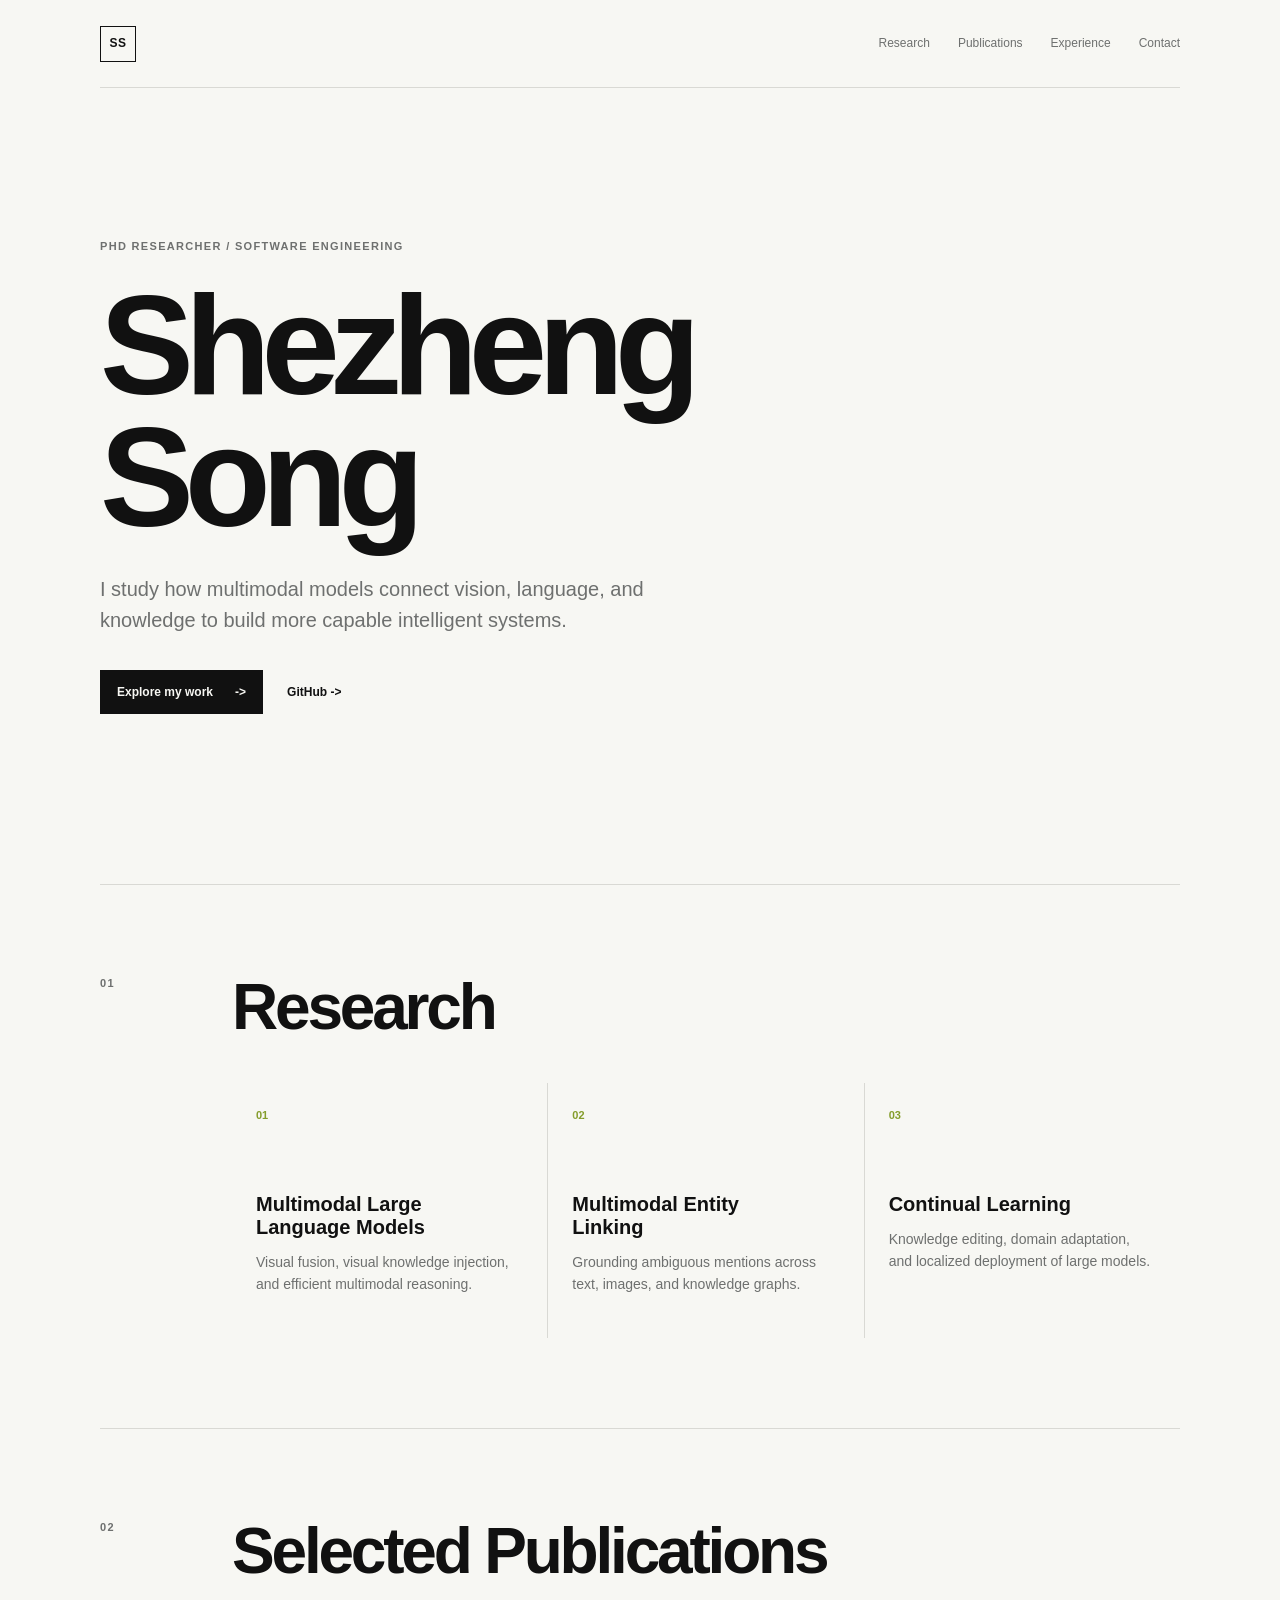
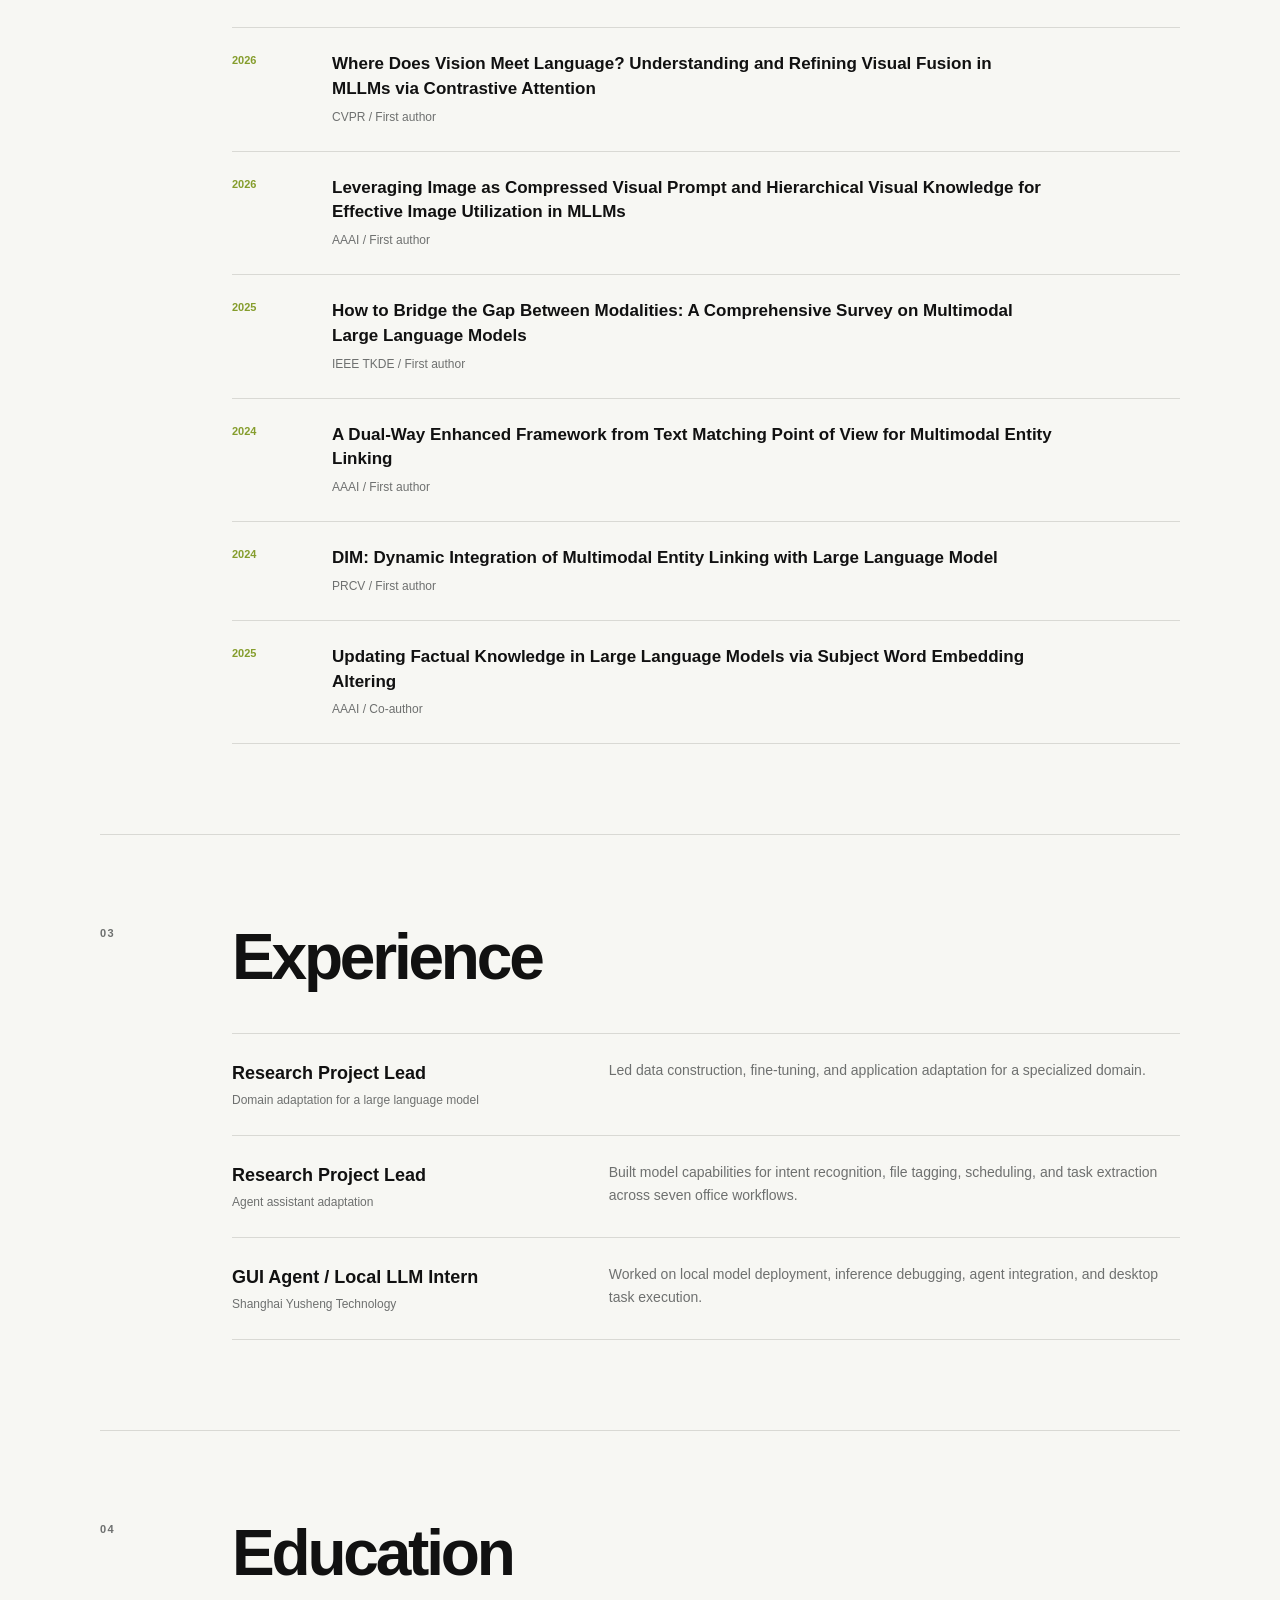
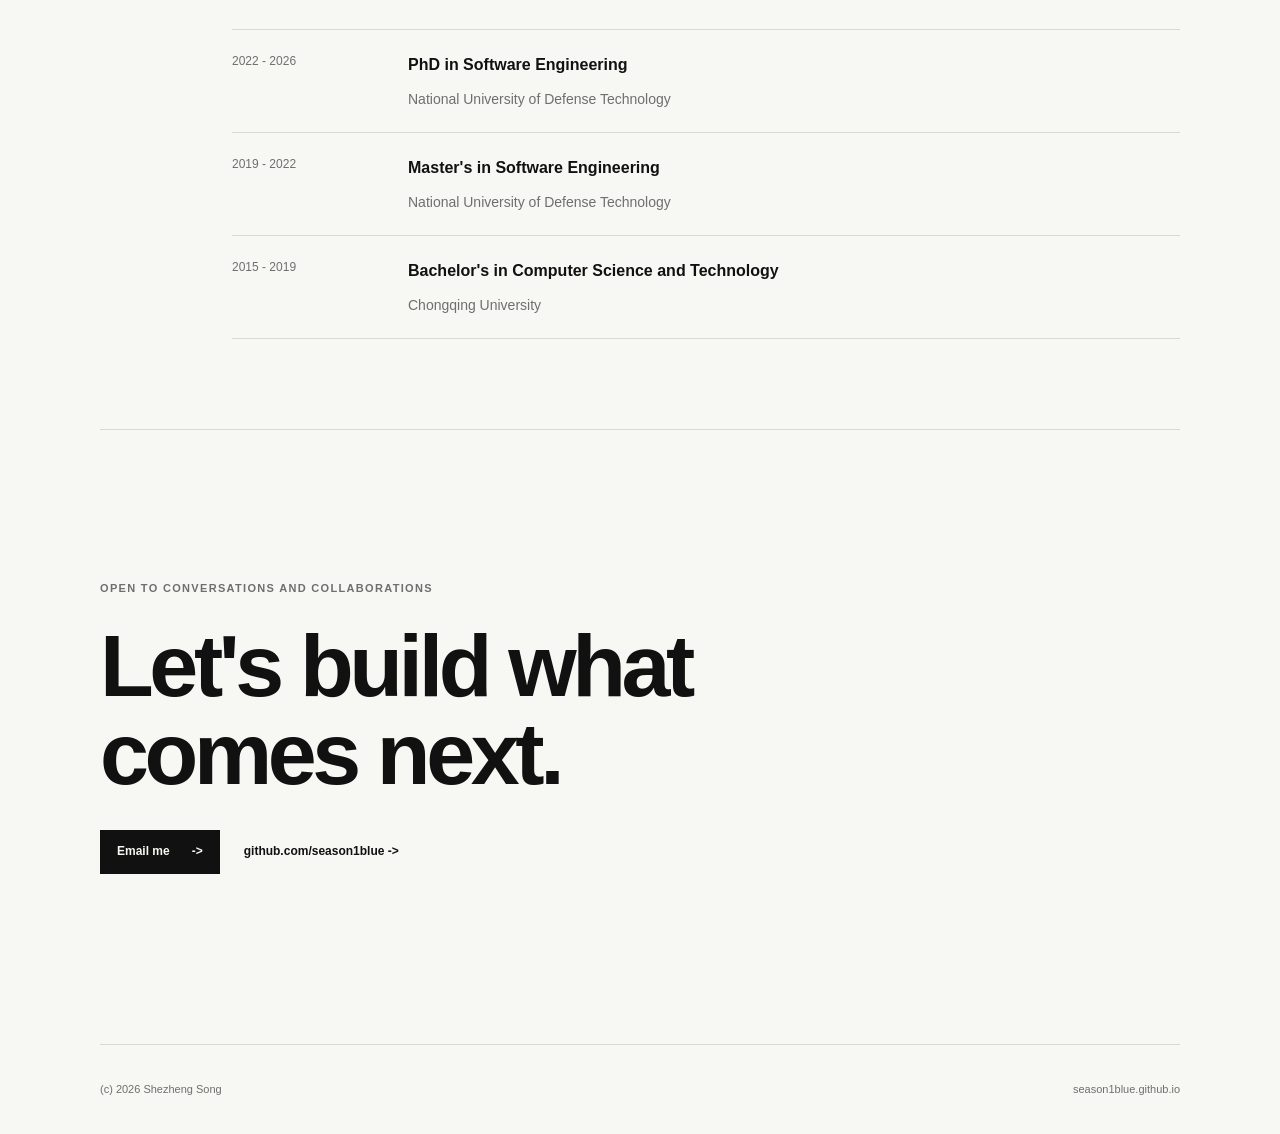
==== index.html @ 143064dd "Create personal portfolio site" ====
<!doctype html>
<html lang="en">
<head>
  <meta charset="utf-8">
  <meta name="viewport" content="width=device-width, initial-scale=1">
  <meta name="description" content="Shezheng Song - PhD researcher working on multimodal large language models, multimodal entity linking, and continual learning.">
  <title>Shezheng Song</title>
  <link rel="stylesheet" href="styles.css">
</head>
<body>
  <header class="site-header">
    <a class="wordmark" href="#top">SS</a>
    <nav aria-label="Primary navigation">
      <a href="#research">Research</a>
      <a href="#publications">Publications</a>
      <a href="#experience">Experience</a>
      <a href="#contact">Contact</a>
    </nav>
  </header>

  <main id="top">
    <section class="hero" aria-labelledby="intro-title">
      <p class="eyebrow">PhD Researcher / Software Engineering</p>
      <h1 id="intro-title">Shezheng Song</h1>
      <p class="intro">I study how multimodal models connect vision, language, and knowledge to build more capable intelligent systems.</p>
      <div class="links">
        <a class="button button-dark" href="#research">Explore my work <span>-></span></a>
        <a class="text-link" href="https://github.com/season1blue" target="_blank" rel="noreferrer">GitHub <span>-></span></a>
      </div>
    </section>

    <section id="research" class="section" aria-labelledby="research-title">
      <div class="section-label">01</div>
      <div class="section-body">
        <h2 id="research-title">Research</h2>
        <div class="research-grid">
          <article>
            <span class="number">01</span>
            <h3>Multimodal Large Language Models</h3>
            <p>Visual fusion, visual knowledge injection, and efficient multimodal reasoning.</p>
          </article>
          <article>
            <span class="number">02</span>
            <h3>Multimodal Entity Linking</h3>
            <p>Grounding ambiguous mentions across text, images, and knowledge graphs.</p>
          </article>
          <article>
            <span class="number">03</span>
            <h3>Continual Learning</h3>
            <p>Knowledge editing, domain adaptation, and localized deployment of large models.</p>
          </article>
        </div>
      </div>
    </section>

    <section id="publications" class="section" aria-labelledby="publications-title">
      <div class="section-label">02</div>
      <div class="section-body">
        <h2 id="publications-title">Selected Publications</h2>
        <div class="publication-list">
          <article class="publication"><span class="year">2026</span><div><h3>Where Does Vision Meet Language? Understanding and Refining Visual Fusion in MLLMs via Contrastive Attention</h3><p>CVPR / First author</p></div></article>
          <article class="publication"><span class="year">2026</span><div><h3>Leveraging Image as Compressed Visual Prompt and Hierarchical Visual Knowledge for Effective Image Utilization in MLLMs</h3><p>AAAI / First author</p></div></article>
          <article class="publication"><span class="year">2025</span><div><h3>How to Bridge the Gap Between Modalities: A Comprehensive Survey on Multimodal Large Language Models</h3><p>IEEE TKDE / First author</p></div></article>
          <article class="publication"><span class="year">2024</span><div><h3>A Dual-Way Enhanced Framework from Text Matching Point of View for Multimodal Entity Linking</h3><p>AAAI / First author</p></div></article>
          <article class="publication"><span class="year">2024</span><div><h3>DIM: Dynamic Integration of Multimodal Entity Linking with Large Language Model</h3><p>PRCV / First author</p></div></article>
          <article class="publication"><span class="year">2025</span><div><h3>Updating Factual Knowledge in Large Language Models via Subject Word Embedding Altering</h3><p>AAAI / Co-author</p></div></article>
        </div>
      </div>
    </section>

    <section id="experience" class="section" aria-labelledby="experience-title">
      <div class="section-label">03</div>
      <div class="section-body">
        <h2 id="experience-title">Experience</h2>
        <div class="experience-list">
          <article class="experience-item"><div><h3>Research Project Lead</h3><p class="muted">Domain adaptation for a large language model</p></div><p>Led data construction, fine-tuning, and application adaptation for a specialized domain.</p></article>
          <article class="experience-item"><div><h3>Research Project Lead</h3><p class="muted">Agent assistant adaptation</p></div><p>Built model capabilities for intent recognition, file tagging, scheduling, and task extraction across seven office workflows.</p></article>
          <article class="experience-item"><div><h3>GUI Agent / Local LLM Intern</h3><p class="muted">Shanghai Yusheng Technology</p></div><p>Worked on local model deployment, inference debugging, agent integration, and desktop task execution.</p></article>
        </div>
      </div>
    </section>

    <section class="section education" aria-labelledby="education-title">
      <div class="section-label">04</div>
      <div class="section-body">
        <h2 id="education-title">Education</h2>
        <div class="education-list">
          <div><span>2022 - 2026</span><strong>PhD in Software Engineering</strong><p>National University of Defense Technology</p></div>
          <div><span>2019 - 2022</span><strong>Master's in Software Engineering</strong><p>National University of Defense Technology</p></div>
          <div><span>2015 - 2019</span><strong>Bachelor's in Computer Science and Technology</strong><p>Chongqing University</p></div>
        </div>
      </div>
    </section>

    <section id="contact" class="contact" aria-labelledby="contact-title">
      <p class="eyebrow">Open to conversations and collaborations</p>
      <h2 id="contact-title">Let's build what comes next.</h2>
      <div class="links"><a class="button button-dark" href="mailto:betterszsong@gmail.com">Email me <span>-></span></a><a class="text-link" href="https://github.com/season1blue" target="_blank" rel="noreferrer">github.com/season1blue <span>-></span></a></div>
    </section>
  </main>

  <footer class="site-footer"><span>(c) 2026 Shezheng Song</span><span>season1blue.github.io</span></footer>
</body>
</html>
---- styles.css ----
:root { --ink:#111; --muted:#6e706f; --line:#d9d9d4; --paper:#f7f7f3; --accent:#c8e85f; --max:1080px; --sans:Arial,Helvetica,sans-serif; }
* { box-sizing:border-box; }
html { scroll-behavior:smooth; }
body { margin:0; background:var(--paper); color:var(--ink); font-family:var(--sans); font-size:16px; line-height:1.6; }
a { color:inherit; text-decoration:none; }
.site-header, main, .site-footer { width:min(var(--max), calc(100% - 56px)); margin:0 auto; }
.site-header { min-height:88px; display:flex; align-items:center; justify-content:space-between; border-bottom:1px solid var(--line); }
.wordmark { width:36px; height:36px; display:grid; place-items:center; border:1px solid var(--ink); font-size:12px; font-weight:700; letter-spacing:.04em; }
nav { display:flex; gap:28px; color:var(--muted); font-size:12px; }
nav a:hover, .text-link:hover { color:#758f20; }
.hero { max-width:850px; padding:150px 0 170px; }
.eyebrow { margin:0 0 24px; color:var(--muted); font-size:11px; font-weight:700; letter-spacing:.12em; text-transform:uppercase; }
h1, h2, h3, p { margin-top:0; }
h1 { max-width:850px; margin-bottom:30px; font-size:clamp(64px, 11vw, 142px); line-height:.94; letter-spacing:-.065em; font-weight:700; }
.intro { max-width:620px; margin-bottom:34px; color:var(--muted); font-size:20px; line-height:1.55; }
.links { display:flex; align-items:center; flex-wrap:wrap; gap:24px; }
.button { min-height:44px; display:inline-flex; align-items:center; gap:22px; padding:0 17px; font-size:12px; font-weight:700; }
.button-dark { background:var(--ink); color:var(--paper); }
.button-dark:hover { background:#39421e; }
.text-link { font-size:12px; font-weight:700; }
.section { display:grid; grid-template-columns:100px minmax(0,1fr); gap:32px; padding:90px 0; border-top:1px solid var(--line); }
.section-label { color:var(--muted); font-size:11px; font-weight:700; letter-spacing:.12em; }
h2 { margin-bottom:44px; font-size:clamp(34px, 5vw, 64px); line-height:1; letter-spacing:-.05em; }
.research-grid { display:grid; grid-template-columns:repeat(3,1fr); gap:1px; background:var(--line); }
.research-grid article { min-height:255px; padding:24px; background:var(--paper); }
.number, .year { color:#859d2c; font-size:11px; font-weight:700; }
.number { display:block; margin-bottom:68px; }
.research-grid h3 { max-width:230px; margin-bottom:12px; font-size:20px; line-height:1.15; }
.research-grid p, .experience-item p, .education-list p { color:var(--muted); font-size:14px; }
.publication-list, .experience-list, .education-list { border-top:1px solid var(--line); }
.publication { display:grid; grid-template-columns:78px 1fr; gap:22px; padding:24px 0; border-bottom:1px solid var(--line); }
.publication h3 { max-width:720px; margin-bottom:6px; font-size:17px; line-height:1.45; }
.publication p { margin:0; color:var(--muted); font-size:12px; }
.experience-item { display:grid; grid-template-columns:minmax(190px,.75fr) 1.25fr; gap:34px; padding:25px 0; border-bottom:1px solid var(--line); }
.experience-item h3 { margin-bottom:3px; font-size:18px; }
.experience-item p { margin:0; }
.experience-item .muted { font-size:12px; }
.education-list > div { display:grid; grid-template-columns:150px 1fr; gap:10px 26px; padding:22px 0; border-bottom:1px solid var(--line); }
.education-list span { color:var(--muted); font-size:12px; }
.education-list strong { font-size:16px; }
.education-list p { grid-column:2; margin:0; }
.contact { padding:150px 0 170px; border-top:1px solid var(--line); }
.contact h2 { max-width:760px; margin-bottom:32px; font-size:clamp(42px, 7vw, 88px); }
.site-footer { min-height:90px; display:flex; align-items:center; justify-content:space-between; color:var(--muted); font-size:11px; border-top:1px solid var(--line); }
@media (max-width:760px) {
  .site-header, main, .site-footer { width:calc(100% - 36px); }
  .site-header { min-height:72px; }
  nav { gap:14px; font-size:10px; }
  nav a:nth-child(3) { display:none; }
  .hero { padding:100px 0 115px; }
  h1 { font-size:clamp(58px, 18vw, 100px); }
  .intro { font-size:17px; }
  .section { grid-template-columns:1fr; gap:16px; padding:70px 0; }
  .section-label { order:0; }
  h2 { margin-bottom:30px; }
  .research-grid { grid-template-columns:1fr; }
  .research-grid article { min-height:0; padding:22px; }
  .number { margin-bottom:32px; }
  .publication { grid-template-columns:48px 1fr; gap:12px; }
  .publication h3 { font-size:15px; }
  .experience-item { grid-template-columns:1fr; gap:10px; }
  .education-list > div { grid-template-columns:1fr; gap:5px; }
  .education-list p { grid-column:auto; }
  .contact { padding:105px 0 120px; }
  .site-footer { min-height:100px; align-items:flex-start; flex-direction:column; justify-content:center; gap:4px; }
}
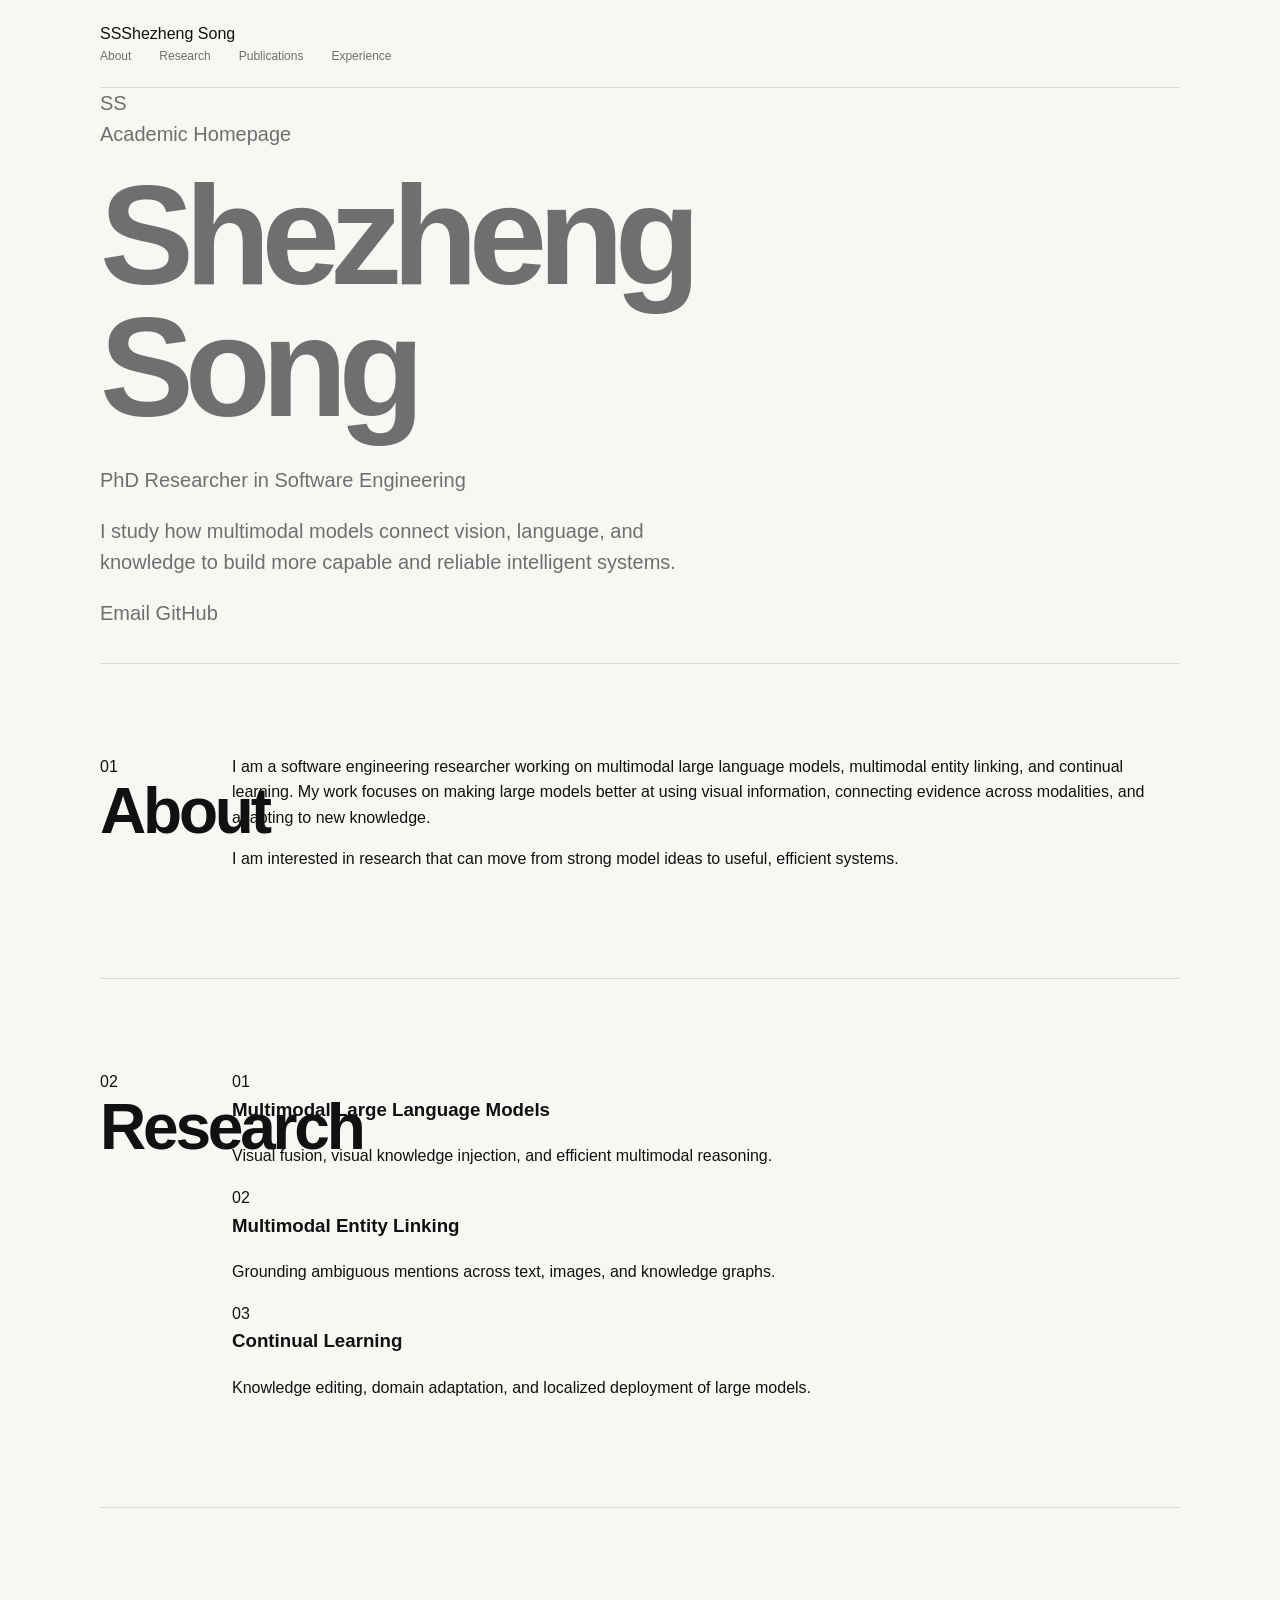
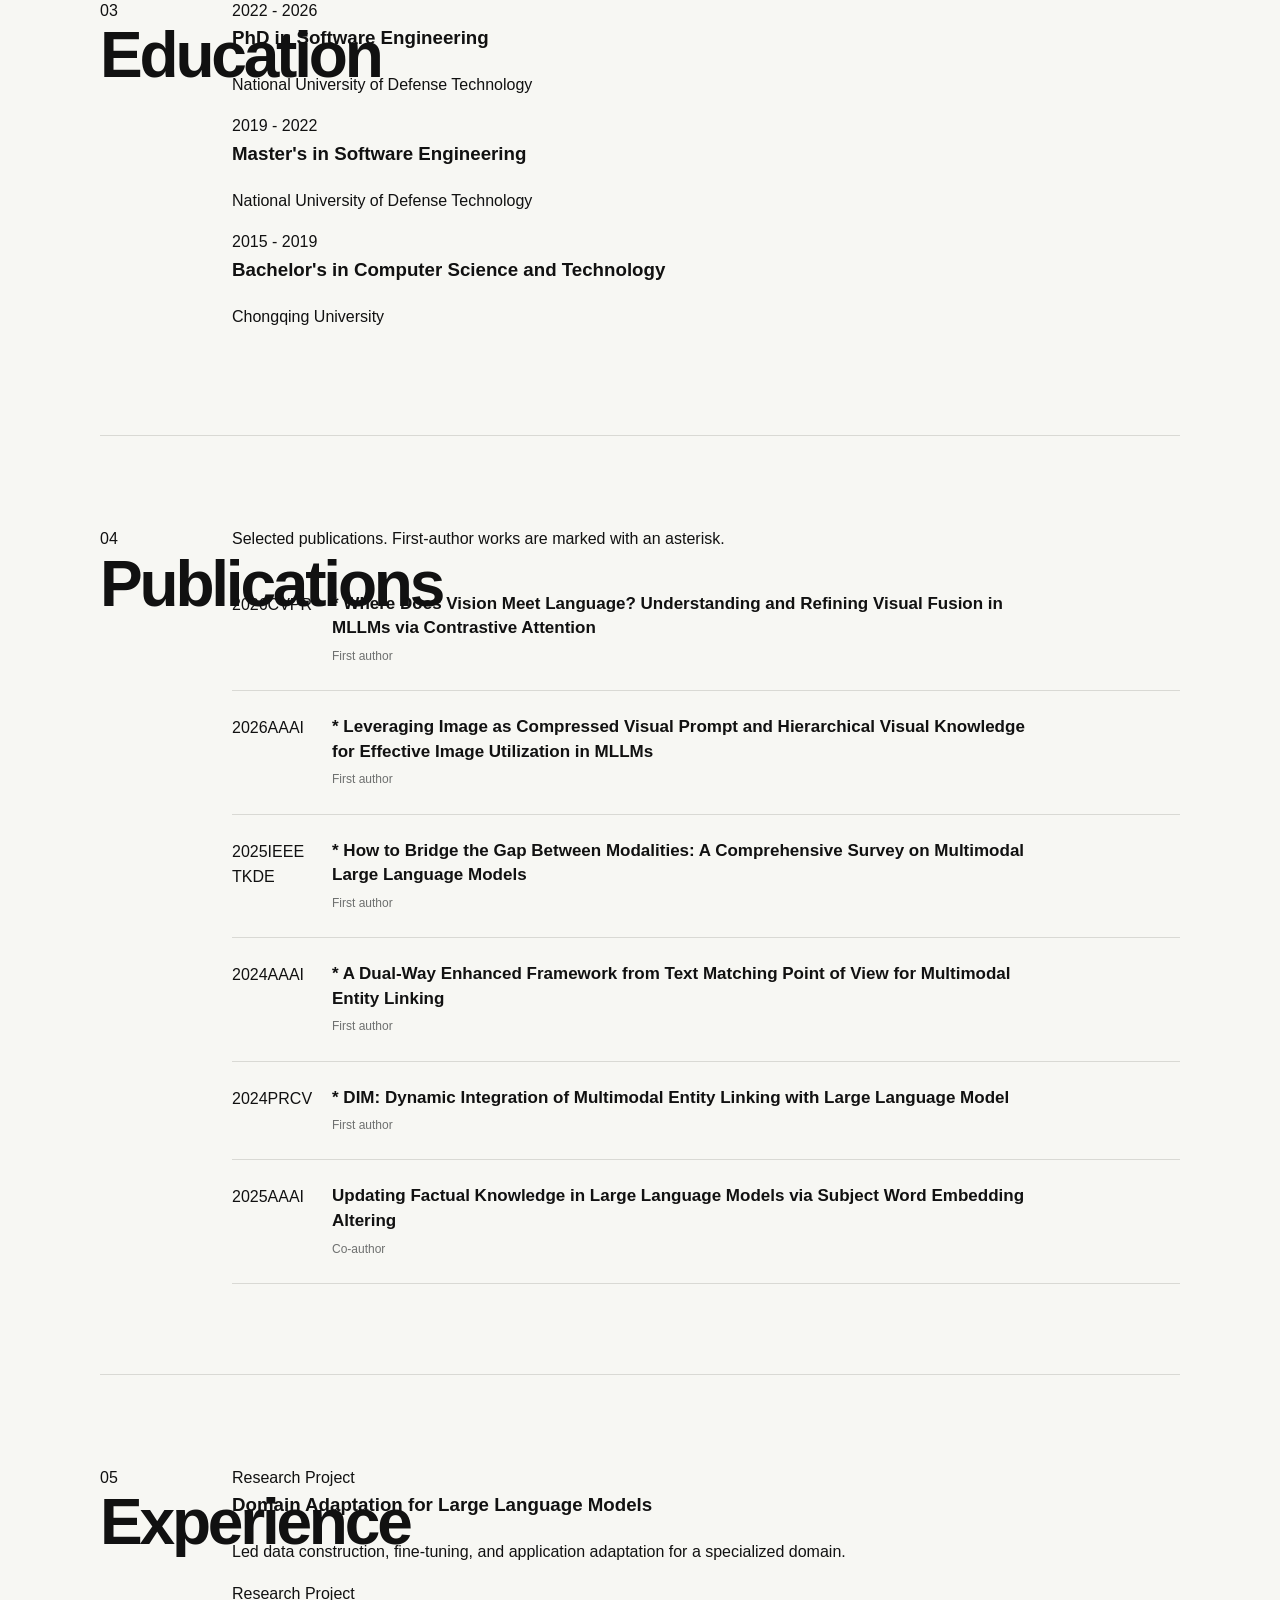
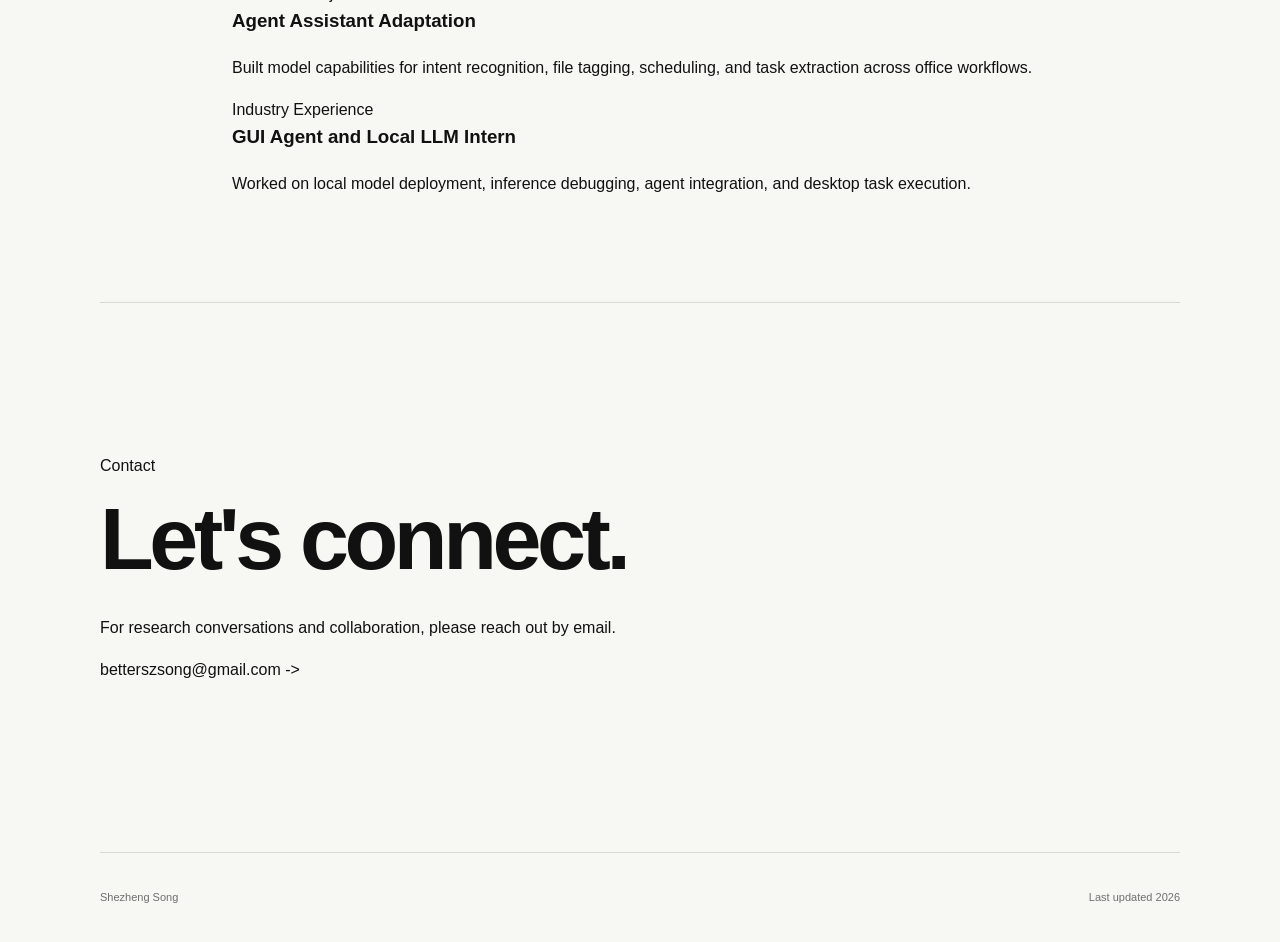
==== commit 4e5f5371: "Refresh academic homepage layout" ====
--- a/index.html
+++ b/index.html
@@ -3,102 +3,94 @@
 <head>
   <meta charset="utf-8">
   <meta name="viewport" content="width=device-width, initial-scale=1">
-  <meta name="description" content="Shezheng Song - PhD researcher working on multimodal large language models, multimodal entity linking, and continual learning.">
-  <title>Shezheng Song</title>
+  <meta name="description" content="Shezheng Song's academic homepage. Research on multimodal large language models, multimodal entity linking, and continual learning.">
+  <title>Shezheng Song | Academic Homepage</title>
   <link rel="stylesheet" href="styles.css">
 </head>
 <body>
-  <header class="site-header">
-    <a class="wordmark" href="#top">SS</a>
-    <nav aria-label="Primary navigation">
-      <a href="#research">Research</a>
-      <a href="#publications">Publications</a>
-      <a href="#experience">Experience</a>
-      <a href="#contact">Contact</a>
-    </nav>
+  <header class="site-header" id="top">
+    <div class="container nav-inner">
+      <a class="brand" href="#top"><span class="brand-mark">SS</span><span>Shezheng Song</span></a>
+      <nav aria-label="Primary navigation">
+        <a href="#about">About</a>
+        <a href="#research">Research</a>
+        <a href="#publications">Publications</a>
+        <a href="#experience">Experience</a>
+      </nav>
+    </div>
   </header>
 
-  <main id="top">
-    <section class="hero" aria-labelledby="intro-title">
-      <p class="eyebrow">PhD Researcher / Software Engineering</p>
-      <h1 id="intro-title">Shezheng Song</h1>
-      <p class="intro">I study how multimodal models connect vision, language, and knowledge to build more capable intelligent systems.</p>
-      <div class="links">
-        <a class="button button-dark" href="#research">Explore my work <span>-></span></a>
-        <a class="text-link" href="https://github.com/season1blue" target="_blank" rel="noreferrer">GitHub <span>-></span></a>
-      </div>
-    </section>
-
-    <section id="research" class="section" aria-labelledby="research-title">
-      <div class="section-label">01</div>
-      <div class="section-body">
-        <h2 id="research-title">Research</h2>
-        <div class="research-grid">
-          <article>
-            <span class="number">01</span>
-            <h3>Multimodal Large Language Models</h3>
-            <p>Visual fusion, visual knowledge injection, and efficient multimodal reasoning.</p>
-          </article>
-          <article>
-            <span class="number">02</span>
-            <h3>Multimodal Entity Linking</h3>
-            <p>Grounding ambiguous mentions across text, images, and knowledge graphs.</p>
-          </article>
-          <article>
-            <span class="number">03</span>
-            <h3>Continual Learning</h3>
-            <p>Knowledge editing, domain adaptation, and localized deployment of large models.</p>
-          </article>
+  <main>
+    <section class="intro container" id="about">
+      <div class="intro-mark" aria-hidden="true">SS</div>
+      <div class="intro-copy">
+        <p class="kicker">Academic Homepage</p>
+        <h1>Shezheng Song</h1>
+        <p class="role">PhD Researcher in Software Engineering</p>
+        <p class="lead">I study how multimodal models connect vision, language, and knowledge to build more capable and reliable intelligent systems.</p>
+        <div class="profile-links">
+          <a href="mailto:betterszsong@gmail.com">Email</a>
+          <a href="https://github.com/season1blue" target="_blank" rel="noreferrer">GitHub</a>
         </div>
       </div>
     </section>
 
-    <section id="publications" class="section" aria-labelledby="publications-title">
-      <div class="section-label">02</div>
-      <div class="section-body">
-        <h2 id="publications-title">Selected Publications</h2>
-        <div class="publication-list">
-          <article class="publication"><span class="year">2026</span><div><h3>Where Does Vision Meet Language? Understanding and Refining Visual Fusion in MLLMs via Contrastive Attention</h3><p>CVPR / First author</p></div></article>
-          <article class="publication"><span class="year">2026</span><div><h3>Leveraging Image as Compressed Visual Prompt and Hierarchical Visual Knowledge for Effective Image Utilization in MLLMs</h3><p>AAAI / First author</p></div></article>
-          <article class="publication"><span class="year">2025</span><div><h3>How to Bridge the Gap Between Modalities: A Comprehensive Survey on Multimodal Large Language Models</h3><p>IEEE TKDE / First author</p></div></article>
-          <article class="publication"><span class="year">2024</span><div><h3>A Dual-Way Enhanced Framework from Text Matching Point of View for Multimodal Entity Linking</h3><p>AAAI / First author</p></div></article>
-          <article class="publication"><span class="year">2024</span><div><h3>DIM: Dynamic Integration of Multimodal Entity Linking with Large Language Model</h3><p>PRCV / First author</p></div></article>
-          <article class="publication"><span class="year">2025</span><div><h3>Updating Factual Knowledge in Large Language Models via Subject Word Embedding Altering</h3><p>AAAI / Co-author</p></div></article>
-        </div>
+    <section class="section container" aria-labelledby="bio-title">
+      <div class="section-heading"><span class="section-number">01</span><h2 id="bio-title">About</h2></div>
+      <div class="section-content prose">
+        <p>I am a software engineering researcher working on multimodal large language models, multimodal entity linking, and continual learning. My work focuses on making large models better at using visual information, connecting evidence across modalities, and adapting to new knowledge.</p>
+        <p class="note">I am interested in research that can move from strong model ideas to useful, efficient systems.</p>
       </div>
     </section>
 
-    <section id="experience" class="section" aria-labelledby="experience-title">
-      <div class="section-label">03</div>
-      <div class="section-body">
-        <h2 id="experience-title">Experience</h2>
-        <div class="experience-list">
-          <article class="experience-item"><div><h3>Research Project Lead</h3><p class="muted">Domain adaptation for a large language model</p></div><p>Led data construction, fine-tuning, and application adaptation for a specialized domain.</p></article>
-          <article class="experience-item"><div><h3>Research Project Lead</h3><p class="muted">Agent assistant adaptation</p></div><p>Built model capabilities for intent recognition, file tagging, scheduling, and task extraction across seven office workflows.</p></article>
-          <article class="experience-item"><div><h3>GUI Agent / Local LLM Intern</h3><p class="muted">Shanghai Yusheng Technology</p></div><p>Worked on local model deployment, inference debugging, agent integration, and desktop task execution.</p></article>
-        </div>
+    <section class="section container" id="research" aria-labelledby="research-title">
+      <div class="section-heading"><span class="section-number">02</span><h2 id="research-title">Research</h2></div>
+      <div class="section-content research-list">
+        <article class="research-item"><span class="item-index">01</span><div><h3>Multimodal Large Language Models</h3><p>Visual fusion, visual knowledge injection, and efficient multimodal reasoning.</p></div></article>
+        <article class="research-item"><span class="item-index">02</span><div><h3>Multimodal Entity Linking</h3><p>Grounding ambiguous mentions across text, images, and knowledge graphs.</p></div></article>
+        <article class="research-item"><span class="item-index">03</span><div><h3>Continual Learning</h3><p>Knowledge editing, domain adaptation, and localized deployment of large models.</p></div></article>
       </div>
     </section>
 
-    <section class="section education" aria-labelledby="education-title">
-      <div class="section-label">04</div>
-      <div class="section-body">
-        <h2 id="education-title">Education</h2>
-        <div class="education-list">
-          <div><span>2022 - 2026</span><strong>PhD in Software Engineering</strong><p>National University of Defense Technology</p></div>
-          <div><span>2019 - 2022</span><strong>Master's in Software Engineering</strong><p>National University of Defense Technology</p></div>
-          <div><span>2015 - 2019</span><strong>Bachelor's in Computer Science and Technology</strong><p>Chongqing University</p></div>
-        </div>
+    <section class="section container" id="education" aria-labelledby="education-title">
+      <div class="section-heading"><span class="section-number">03</span><h2 id="education-title">Education</h2></div>
+      <div class="section-content timeline">
+        <article class="timeline-item"><div class="timeline-date">2022 - 2026</div><div><h3>PhD in Software Engineering</h3><p>National University of Defense Technology</p></div></article>
+        <article class="timeline-item"><div class="timeline-date">2019 - 2022</div><div><h3>Master's in Software Engineering</h3><p>National University of Defense Technology</p></div></article>
+        <article class="timeline-item"><div class="timeline-date">2015 - 2019</div><div><h3>Bachelor's in Computer Science and Technology</h3><p>Chongqing University</p></div></article>
       </div>
     </section>
 
-    <section id="contact" class="contact" aria-labelledby="contact-title">
-      <p class="eyebrow">Open to conversations and collaborations</p>
-      <h2 id="contact-title">Let's build what comes next.</h2>
-      <div class="links"><a class="button button-dark" href="mailto:betterszsong@gmail.com">Email me <span>-></span></a><a class="text-link" href="https://github.com/season1blue" target="_blank" rel="noreferrer">github.com/season1blue <span>-></span></a></div>
+    <section class="section container" id="publications" aria-labelledby="publications-title">
+      <div class="section-heading"><span class="section-number">04</span><h2 id="publications-title">Publications</h2></div>
+      <div class="section-content publications">
+        <p class="publication-note">Selected publications. First-author works are marked with an asterisk.</p>
+        <article class="publication"><div class="publication-meta"><span>2026</span><span class="tag">CVPR</span></div><div><h3><span class="star">*</span> Where Does Vision Meet Language? Understanding and Refining Visual Fusion in MLLMs via Contrastive Attention</h3><p>First author</p></div></article>
+        <article class="publication"><div class="publication-meta"><span>2026</span><span class="tag">AAAI</span></div><div><h3><span class="star">*</span> Leveraging Image as Compressed Visual Prompt and Hierarchical Visual Knowledge for Effective Image Utilization in MLLMs</h3><p>First author</p></div></article>
+        <article class="publication"><div class="publication-meta"><span>2025</span><span class="tag">IEEE TKDE</span></div><div><h3><span class="star">*</span> How to Bridge the Gap Between Modalities: A Comprehensive Survey on Multimodal Large Language Models</h3><p>First author</p></div></article>
+        <article class="publication"><div class="publication-meta"><span>2024</span><span class="tag">AAAI</span></div><div><h3><span class="star">*</span> A Dual-Way Enhanced Framework from Text Matching Point of View for Multimodal Entity Linking</h3><p>First author</p></div></article>
+        <article class="publication"><div class="publication-meta"><span>2024</span><span class="tag">PRCV</span></div><div><h3><span class="star">*</span> DIM: Dynamic Integration of Multimodal Entity Linking with Large Language Model</h3><p>First author</p></div></article>
+        <article class="publication"><div class="publication-meta"><span>2025</span><span class="tag">AAAI</span></div><div><h3>Updating Factual Knowledge in Large Language Models via Subject Word Embedding Altering</h3><p>Co-author</p></div></article>
+      </div>
+    </section>
+
+    <section class="section container" id="experience" aria-labelledby="experience-title">
+      <div class="section-heading"><span class="section-number">05</span><h2 id="experience-title">Experience</h2></div>
+      <div class="section-content timeline">
+        <article class="timeline-item"><div class="timeline-date">Research Project</div><div><h3>Domain Adaptation for Large Language Models</h3><p>Led data construction, fine-tuning, and application adaptation for a specialized domain.</p></div></article>
+        <article class="timeline-item"><div class="timeline-date">Research Project</div><div><h3>Agent Assistant Adaptation</h3><p>Built model capabilities for intent recognition, file tagging, scheduling, and task extraction across office workflows.</p></div></article>
+        <article class="timeline-item"><div class="timeline-date">Industry Experience</div><div><h3>GUI Agent and Local LLM Intern</h3><p>Worked on local model deployment, inference debugging, agent integration, and desktop task execution.</p></div></article>
+      </div>
+    </section>
+
+    <section class="contact container" id="contact" aria-labelledby="contact-title">
+      <p class="kicker">Contact</p>
+      <h2 id="contact-title">Let's connect.</h2>
+      <p>For research conversations and collaboration, please reach out by email.</p>
+      <a class="contact-link" href="mailto:betterszsong@gmail.com">betterszsong@gmail.com <span>-></span></a>
     </section>
   </main>
 
-  <footer class="site-footer"><span>(c) 2026 Shezheng Song</span><span>season1blue.github.io</span></footer>
+  <footer class="site-footer container"><span>Shezheng Song</span><span>Last updated 2026</span></footer>
 </body>
-</html>+</html>
